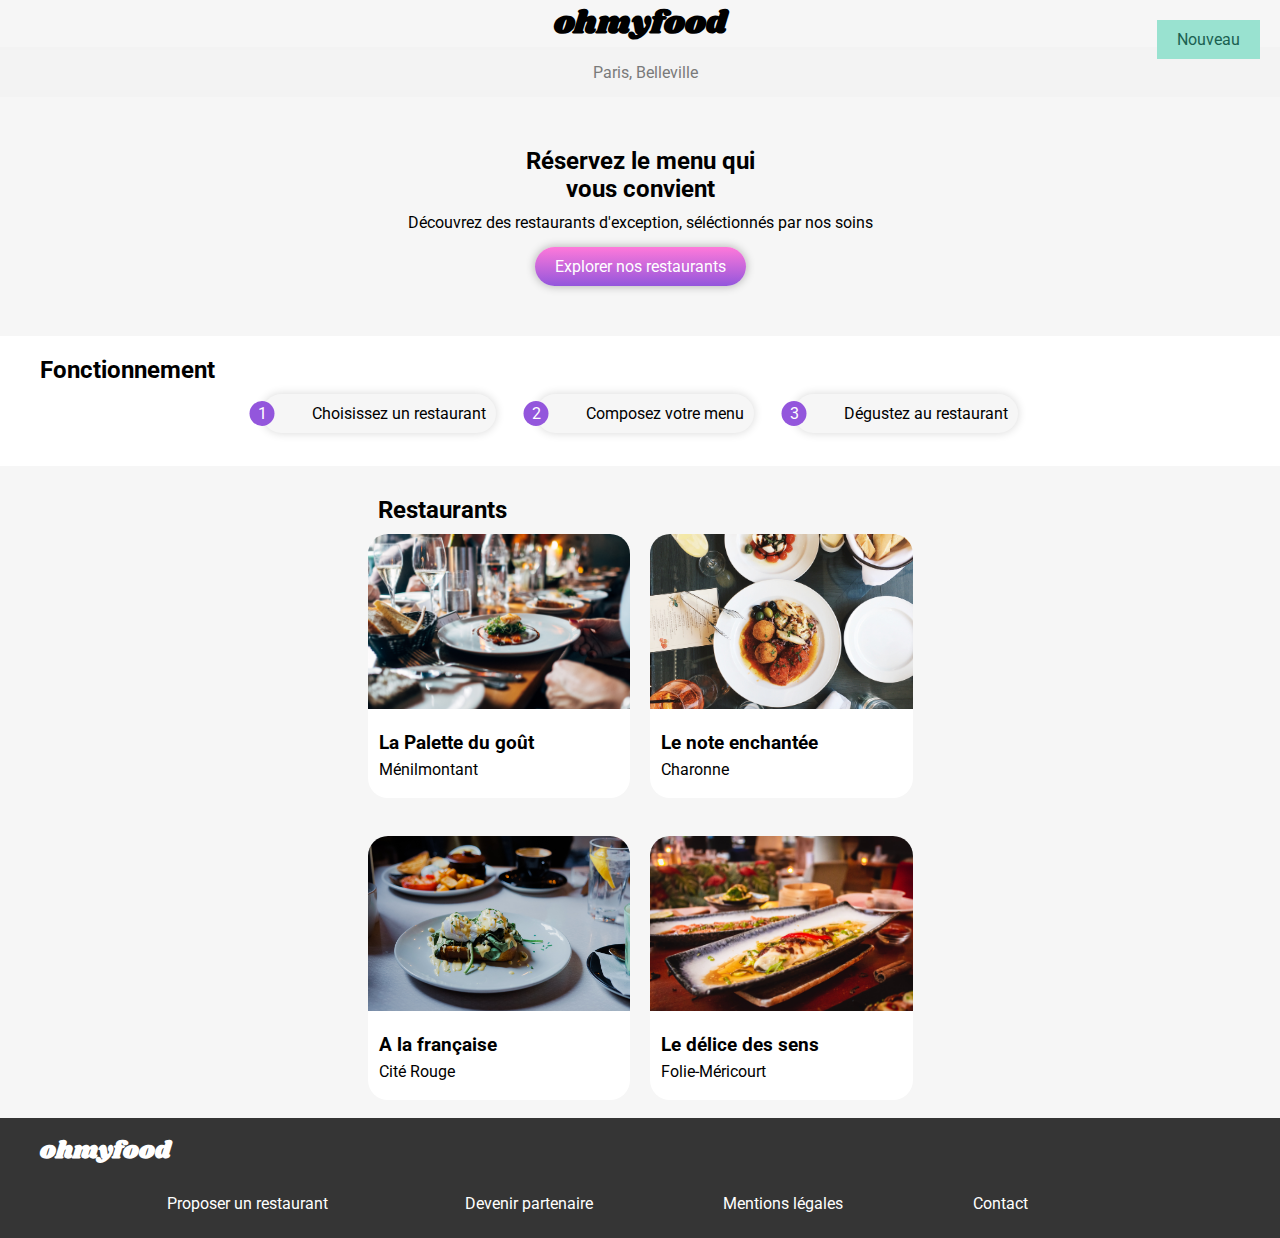
==== index.html @ de68a29f "first commit" ====
<!DOCTYPE html>
<html lang="en">
  <head>
    <meta charset="utf-8">
    <title>ohmyfood</title>
    <link rel="stylesheet" href="./public/css/style.css">
    <link rel="stylesheet" href="https://use.fontawesome.com/releases/v5.15.4/css/all.css" integrity="sha384-DyZ88mC6Up2uqS4h/KRgHuoeGwBcD4Ng9SiP4dIRy0EXTlnuz47vAwmeGwVChigm" crossorigin="anonymous">
    <link rel="stylesheet" href="https://fonts.googleapis.com/css?family=Shrikhand">
    <link rel="stylesheet" href="https://fonts.googleapis.com/css?family=Roboto">
  </head>
  <body>

  <!-- Loading spinner -->
  <div class="spinner">
    <div class="spinner__border">
      <div class="spinner__center"></div>
    </div>
  </div>
  
  <!--Header part-->
    <header>
      <div class="header__logo">
        <a href="index.html"><h1 class="header__logo">ohmyfood</h1></a>
      </div>
    </header>
  <!--end Header part-->

  <!--main-->
    <main class="main">

    <!--main localisation-->
      <section class="localisation">
        <!--map pin-->
        <div class="localisation__pin">
          <i class="fas fa-map-marker-alt"></i>
        </div>
        <!--localisation-->
        <div class="localisation__city">
          <p>Paris, Belleville</p>
        </div>
      </section>
    <!--end main localisation-->
    <!--presentation-->
      <section class="presentation">
        <div class="presentation__container">
          <div class="presentation__title">
            <h2>Réservez le menu qui vous convient</h2>
          </div>
          <div class="presentation__text">
            <p>Découvrez des restaurants d'exception, séléctionnés par nos soins</p>
          </div>
          <div class="presentation__button">
            Explorer nos restaurants
          </div>
        </div>
      </section>
    <!--end presentation-->
    <!--fonctionnement steps-->
    <section class="fonctionnement">
      <div class="fonctionnement__container">
        <h2 class="fonctionnement__title">Fonctionnement</h2>
        <div class="fonctionnement__steps">
            <div class="fonctionnement__step">
                <div class="fonctionnement__number">1</div>
                <div class="fonctionnement__icon"><i class="fas fa-mobile-alt"></i></div>
                <p class="fonctionnement__text">Choisissez un restaurant </p>
            </div>
            <div class="fonctionnement__step">
                <div class="fonctionnement__number">2</div>
                <div class="fonctionnement__icon"><i class="fas fa-list-ul"></i></div>
                <p class="fonctionnement__text">Composez votre menu</p>
            </div>
            <div class="fonctionnement__step">
                <div class="fonctionnement__number">3</div>
                <div class="fonctionnement__icon"><i class="fas fa-store"></i></div>
                <p class="fonctionnement__text">Dégustez au restaurant</p>
            </div>
        </div>
      </div>
    </section>
    <!--end fonctionnement steps-->
    <!--restaurants section-->
           <!-- Restaurants -->
           <section class="restaurants">
            <div class="restaurants__title">
                <h2>Restaurants</h2>
            </div>
            <div class="restaurants__container">
                <a href="la-palette-du-gout.html">
                    <div class="restaurants__card">
                      <div class="restaurants__card-new"><p>Nouveau</p></div>
                         <div class="restaurants__card__image">
                            <img src="public/img/restaurants/restaurant1.jpg" alt="La Palette du goût">
                        </div>
                        <div class="restaurants__card__content">
                            <div class="restaurants_card__content__name">
                                <h3>La Palette du goût</h3>
                                <p>Ménilmontant</p>
                            </div>
                            <div class="heart">
                                <div class="heart__1">
                                    <i class="far fa-heart fa-2x"></i>
                                </div>
                                <div class="heart__2">
                                    <i class="fas fa-heart fa-2x"></i>
                                </div>
                            </div>
                        </div>
                    </div>
                </a>
                <a href="la-note-enchantee.html">
                    <div class="restaurants__card">
                      <div class="restaurants__card-new"><p>Nouveau</p></div>
                        <div class="restaurants__card__image">
                            <img src="public/img/restaurants/restaurant2.jpg" alt="La Palette du goût">
                        </div>
                        <div class="restaurants__card__content">
                            <div class="restaurants_card__content__name">
                                <h3>Le note enchantée</h3>
                                <p>Charonne</p>
                            </div>
                            <div class="heart">
                                <div class="heart__1">
                                    <i class="far fa-heart fa-2x"></i>
                                </div>
                                <div class="heart__2">
                                    <i class="fas fa-heart fa-2x"></i>
                                </div>
                            </div>
                        </div>
                    </div>
                </a>
                <a href="a-la-francaise.html">
                    <div class="restaurants__card">
                        <div class="restaurants__card__image">
                            <img src="public/img/restaurants/restaurant3.jpg"
                                alt="La Palette du goût">
                        </div>
                        <div class="restaurants__card__content">
                            <div class="restaurants_card__content__name">
                                <h3>A la française</h3>
                                <p>Cité Rouge</p>
                            </div>
                            <div class="heart">
                                <div class="heart__1">
                                    <i class="far fa-heart fa-2x"></i>
                                </div>
                                <div class="heart__2">
                                    <i class="fas fa-heart fa-2x"></i>
                                </div>
                            </div>
                        </div>
                    </div>
                </a>
                <a href="le-delice-des-sens.html">
                    <div class="restaurants__card">
                        <div class="restaurants__card__image">
                            <img src="public/img/restaurants/restaurant4.jpg"
                                alt="La Palette du goût">
                        </div>
                        <div class="restaurants__card__content">
                            <div class="restaurants_card__content__name">
                                <h3>Le délice des sens</h3>
                                <p>Folie-Méricourt</p>
                            </div>
                            <div class="heart">
                                <div class="heart__1">
                                    <i class="far fa-heart fa-2x"></i>
                                </div>
                                <div class="heart__2">
                                    <i class="fas fa-heart fa-2x"></i>
                                </div>
                            </div>
                        </div>
                    </div>
                </a>
            </div>
        </section>
           <!-- Footer -->
    <footer class="footer">
      <div class="footer__bloc">
        <div class="logo"><a href="index.html"><h1>ohmyfood</h1></a></div>
          <div class="footer__bloc-links">
            <div class="footer__bloc-link">
              <i class="fas fa-utensils"></i>
              <h3 class="footer__bloc-link__title">Proposer un restaurant</h3>
            </div>
            <div class="footer__bloc-link">
              <i class="fas fa-hands-helping"></i>
              <h3 class="footer__bloc-link__title">Devenir partenaire</h3>
            </div>
            <div class="footer__bloc-link">
              <h3 class="footer__bloc-link__title">Mentions légales</h3>
            </div>
            <div class="footer__bloc-link">
              <h3 class="footer__bloc-link__title"><a href="mailto:contact@ohmyfood.com">Contact</a></h3>
            </div>
          </div>
        </div>
      </footer>
    </main>
  </body>
</html>
---- public/css/style.css ----
@charset "UTF-8";
* {
  margin: 0;
}
* body {
  background: #f6f6f6;
  width: 100%;
}
* body a {
  text-decoration: none;
  color: white;
  cursor: pointer;
}

* {
  font-family: "Roboto", sans-serif;
}
* h1 {
  font-family: Shrikhand;
}

@keyframes heart__full__opacity {
  0% {
    opacity: 0;
  }
  50% {
    opacity: 0.5;
    background-image: linear-gradient(100deg, #9356DC, #FF79DA);
    -webkit-background-clip: text;
    -webkit-text-fill-color: transparent;
  }
  100% {
    opacity: 1;
    background-image: linear-gradient(100deg, #9356DC, #FF79DA);
    -webkit-background-clip: text;
    -webkit-text-fill-color: transparent;
  }
}
@keyframes heart__empty__opacity1 {
  0% {
    opacity: 1;
  }
  50% {
    opacity: 0;
  }
  100% {
    opacity: 0;
  }
}
@keyframes fadein {
  0% {
    opacity: 0;
  }
  100% {
    opacity: 1;
  }
}
.footer {
  display: flex;
  justify-content: center;
  align-items: center;
  flex-direction: column;
  width: 100%;
  background-color: #353535;
}
.footer__bloc {
  display: inline;
  padding: 0 40px;
  width: 100%;
  max-width: 1200px;
}
.footer__bloc .logo {
  font-family: "Shrikhand", cursive;
  font-size: 12px;
  padding: 15px 0;
  height: 20px;
  margin-bottom: 20px;
  color: white;
}
.footer__bloc-links {
  display: inline-flex;
  flex-direction: row;
  width: auto;
  width: 100%;
}
@media (max-width: 700px) {
  .footer__bloc-links {
    flex-direction: column;
  }
}
.footer__bloc-link {
  display: inline-flex;
  align-items: center;
  flex-direction: row;
  text-align: center;
  color: white;
  height: 30px;
  margin-left: 10%;
  margin-right: 10px;
  padding-bottom: 20px;
  cursor: pointer;
}
.footer__bloc-link:hover .footer__bloc-link__title {
  text-decoration: underline;
}
.footer__bloc-link i {
  margin-right: 7px;
}
.footer__bloc-link__title {
  font-size: 16px;
  font-weight: 400;
}
.footer__bloc-link a {
  color: white;
}

.header {
  box-shadow: 0px 5px 6px 0px rgba(0, 0, 0, 0.2);
  position: relative;
  height: 80px;
  width: 100%;
}
.header__logo {
  font-family: "Shrikhand", cursive;
  margin: 0;
  color: black;
  display: flex;
  justify-content: center;
  align-items: center;
}
.header__logo .fa-arrow-left:before {
  position: absolute;
  left: 20px;
  height: 2rem;
  width: 2rem;
  top: 22px;
  display: flex;
  align-items: center;
  justify-content: center;
  font-size: 1.2rem;
  color: #000;
}

.spinner {
  height: 100%;
  background: white;
  margin: auto;
  position: fixed;
  top: 0;
  left: 0;
  right: 0;
  bottom: 0;
  z-index: 20;
  animation: spinner 2s linear;
  visibility: hidden;
}
.spinner__border {
  display: flex;
  justify-content: center;
  align-items: center;
  border: 10px solid transparent;
  border-top: 10px solid #9356DC;
  border-bottom: 10px solid #FF79DA;
  border-radius: 50%;
  width: 100px;
  height: 100px;
  margin: auto;
  position: fixed;
  top: 0;
  left: 0;
  right: 0;
  bottom: 0;
  animation: spinner-border 2s linear;
  z-index: 10;
  visibility: hidden;
}
.spinner__center {
  width: 15px;
  height: 15px;
  border-radius: 50%;
  background-color: #99E2D0;
}

@keyframes spinner {
  0% {
    visibility: visible;
    opacity: 0.9;
  }
  70% {
    opacity: 0.9;
  }
  100% {
    opacity: 0;
    visibility: hidden;
  }
}
@keyframes spinner-border {
  0% {
    visibility: visible;
    opacity: 1;
  }
  70% {
    opacity: 1;
  }
  100% {
    transform: rotate(360deg);
    opacity: 0;
    visibility: hidden;
  }
}
.main {
  margin: 0;
  padding: 0;
  display: flex;
  justify-content: center;
  align-items: center;
  flex-direction: column;
  width: 100%;
  /*Restaurants*/
}
.main .localisation {
  display: flex;
  justify-content: center;
  align-items: center;
  background: #f3f3f3;
  width: 100%;
  color: #7a7a7a;
  height: 50px;
}
.main .localisation__pin {
  margin-right: 10px;
}
.main .presentation {
  width: 100%;
}
.main .presentation__container {
  display: flex;
  justify-content: center;
  align-items: center;
  width: 100%;
  padding: 0 20px;
  flex-direction: column;
  padding: 50px 0;
}
.main .presentation__title {
  text-align: center;
  max-width: 250px;
  margin: 0;
}
.main .presentation__text {
  text-align: center;
  padding-top: 10px;
}
.main .presentation__button {
  margin-top: 15px;
  background: linear-gradient(180deg, #ff79da 0%, #9356dc 100%);
  padding: 10px 20px;
  border-radius: 45px;
  box-shadow: 0px 0px 10px 0px rgba(0, 0, 0, 0.3);
  color: white;
  cursor: pointer;
}
.main .presentation__button:hover {
  opacity: 0.8;
  cursor: pointer;
  transition: 0.3s;
  box-shadow: 0px 0px 10px 0px rgba(0, 0, 0, 0.6);
}
.main .fonctionnement {
  width: 100%;
  display: flex;
  justify-content: center;
  background-color: white;
  height: 130px;
  margin-bottom: 20px;
}
@media (max-width: 700px) {
  .main .fonctionnement {
    height: 250px;
  }
}
.main .fonctionnement__container {
  width: 95%;
  max-width: 1200px;
  padding: 0;
  display: flex;
  flex-direction: column;
}
.main .fonctionnement__title {
  padding-top: 20px;
  margin: 0;
}
.main .fonctionnement__step {
  display: flex;
  align-items: center;
  background: #f6f6f6;
  height: auto;
  width: auto;
  margin: 10px 20px;
  border-radius: 20px;
  position: relative;
  box-shadow: 0px 0px 10px 0px rgba(0, 0, 0, 0.16);
  padding: 10px;
}
.main .fonctionnement__step:hover {
  opacity: 0.8;
  cursor: pointer;
  transition: 0.3s;
  box-shadow: 0px 0px 10px 0px rgba(0, 0, 0, 0.6);
  background: white;
}
.main .fonctionnement__number {
  background-color: #9356DC;
  color: white;
  position: absolute;
  padding: 3px 8px 3px 8px;
  border-radius: 500px;
  transform: translateX(-90%);
}
.main .fonctionnement__icon {
  color: #7E7E7E;
  margin: 0 20px;
}
.main .fonctionnement__steps {
  display: flex;
  justify-content: center;
  flex-direction: row;
}
@media (max-width: 700px) {
  .main .fonctionnement__steps {
    flex-direction: column;
  }
}
.main .restaurants {
  background-color: #f6f6f6;
}
.main .restaurants__container {
  display: flex;
  flex-direction: row;
  justify-content: center;
  display: grid;
  grid-template-columns: repeat(2, 1fr);
  grid-template-rows: repeat(2, 1fr);
  grid-column-gap: 20px;
  grid-row-gap: 20px;
}
@media (max-width: 700px) {
  .main .restaurants__container {
    grid-template-columns: repeat(1, 1fr);
  }
}
.main .restaurants__title {
  padding: 10px;
}
.main .restaurants__card {
  border-radius: 20px;
  background-color: white;
  margin-bottom: 18px;
  color: black;
}
.main .restaurants__card:hover {
  transition: 0.5s;
  transform: scale(1.02);
  box-shadow: 0px 0px 10px 2px #9356DC;
}
.main .restaurants__card-new {
  display: flex;
  justify-content: center;
  align-items: center;
  position: absolute;
  background: #99e2d0;
  top: 20px;
  right: 20px;
}
.main .restaurants__card-new p {
  color: #1b6150;
  padding: 10px 20px;
  margin: 0;
}
.main .restaurants__card img {
  width: 100%;
  max-height: 175px;
  border-radius: 20px 20px 0 0;
  object-fit: cover;
}
.main .restaurants__card .restaurants__card__content {
  padding: 19px 11px;
  position: relative;
  display: flex;
}
.main .restaurants__card .restaurants__card__content h3 {
  margin-bottom: 6px;
}
.main .restaurants__card .restaurants__card__content .restaurants_card__content__name {
  position: relative;
}
.main .restaurants__card .restaurants__card__content .heart {
  position: absolute;
  right: 20px;
  top: 1;
}
.main .restaurants__card .restaurants__card__content .heart__1 {
  position: relative;
}
.main .restaurants__card .restaurants__card__content .heart__1:hover {
  animation: heart__empty__opacity1 1s;
}
.main .restaurants__card .restaurants__card__content .heart__2 {
  position: absolute;
  top: 0px;
  opacity: 0;
  color: #FFF;
}
.main .restaurants__card .restaurants__card__content .heart__2:hover {
  animation: heart__full__opacity 1s forwards;
}

/*Bannière*/
.photo__restaurant img {
  width: 100%;
  max-height: 250px;
  object-fit: cover;
}

/*Carte restaurant*/
.card__title {
  font-family: "Shrikhand", cursive;
  max-width: 322px;
}

.fa-heart:before {
  margin-left: 20px;
}

.heart {
  position: absolute;
  top: 25px;
  right: 20px;
}
.heart__1 {
  position: relative;
}
.heart__1:hover {
  animation: heart__empty__opacity1 1s;
}
.heart__2 {
  position: absolute;
  top: 0px;
  opacity: 0;
  color: #FFF;
}
.heart__2:hover {
  animation: heart__full__opacity 1s forwards;
}

@media screen and (min-width: 1024px) {
  .card__global {
    display: flex;
    flex-wrap: wrap;
    justify-content: space-between;
  }
}

.card {
  background-color: #F6F6F6;
  padding: 36px 21px;
  margin-top: -27px;
  border-top-left-radius: 30px;
  border-top-right-radius: 30px;
  position: relative;
  z-index: 1;
}
.card .far {
  align-self: flex-end;
}
.card h2 {
  margin-bottom: 35px;
}

.entrees {
  margin-bottom: 27px;
}
.entrees h2::after {
  content: "";
  display: block;
  width: 43px;
  height: 3px;
  background: #99E2D0;
}

.card__global__entrees {
  animation: fadein 2s;
}
@media screen and (min-width: 1140px) {
  .card__global__entrees {
    margin-right: 10px;
  }
}

.card__global__plats {
  animation: fadein 4s;
}
@media screen and (min-width: 1142px) {
  .card__global__plats {
    margin-right: 10px;
  }
}

.card__global__desserts {
  animation: fadein 6s;
}

.card__global__entrees h2,
.card__global__plats h2,
.card__global__desserts h2 {
  font-weight: normal;
  font-size: 20px;
}

.card__global__contenu {
  background-color: #FFF;
  max-width: 350px;
  height: 70px;
  box-shadow: 0.25rem 0.25rem 1rem rgba(0, 0, 0, 0.1);
  padding: 0 0 0 16px;
  border-radius: 0.75rem;
  margin: 1rem 0;
  display: flex;
  justify-content: space-between;
  overflow: hidden;
}
@media screen and (min-width: 400px) and (max-width: 1024px) {
  .card__global__contenu {
    max-width: none;
  }
}
.card__global__contenu__dish {
  width: 350px;
  padding: 14px 0;
  border-radius: 0.75rem;
  display: flex;
  justify-content: space-between;
}
.card__global__contenu__dish h3 {
  font-size: 16px;
}
.card__global__contenu__dish h4 {
  font-size: 16px;
}
@media screen and (min-width: 320px) and (max-width: 425px) {
  .card__global__contenu__dish h3 {
    text-overflow: ellipsis;
    white-space: nowrap;
    overflow: hidden;
  }
  .card__global__contenu__dish h4 {
    text-overflow: ellipsis;
    white-space: nowrap;
    overflow: hidden;
  }
}
.card__global__contenu:hover .card__global__contenu__dish__confirmation {
  margin-right: 0px;
  min-width: 4rem;
  transition: margin-right 0.5s;
}
.card__global__contenu:hover .header_menu {
  white-space: nowrap;
  text-overflow: ellipsis;
}
.card__global__contenu:hover .header_menu h3 {
  text-overflow: ellipsis;
  white-space: nowrap;
  overflow: hidden;
}
.card__global__contenu:hover .header_menu h4 {
  text-overflow: ellipsis;
  white-space: nowrap;
  overflow: hidden;
}
@media screen and (max-width: 405px) {
  .card__global__contenu:hover .header_menu {
    max-width: 130px;
  }
}
.card__global__contenu:hover .circle {
  transform: rotate(360deg);
}

.card__global__contenu__dish__confirmation {
  background-color: #99E2D0;
  min-width: 4rem;
  display: flex;
  align-items: center;
  justify-content: center;
  margin-right: -64px;
}

.circle {
  width: 1.6rem;
  height: 1.6rem;
  border-radius: 100px;
  background: #FFF;
  color: #99E2D0;
  display: flex;
  align-items: center;
  align-self: center;
  align-content: center;
  transition: transform 0.5s;
}
.circle .fas {
  margin-left: 4px;
}

.center {
  text-align: center;
}

.card__price {
  display: flex;
  justify-content: flex-end;
  align-items: flex-end;
  align-self: flex-end;
  font-weight: bold;
  margin-right: 20px;
  width: 25%;
}

.header_menu {
  width: 230px;
  display: flex;
  flex-direction: column;
  justify-content: space-between;
  text-overflow: ellipsis;
}
.header_menu h3 {
  text-overflow: ellipsis;
  white-space: nowrap;
}
.header_menu h4 {
  font-weight: normal;
  text-overflow: ellipsis;
  white-space: nowrap;
}

/*Bouton Commander*/
.bouton__commander {
  padding: 30px 0 80px 0;
  text-align: center;
  background-color: #F6F6F6;
}
.bouton__commander--pink {
  background: linear-gradient(180deg, #ff79da 0%, #9356dc 100%);
  padding: 10px 20px;
  border-radius: 45px;
  box-shadow: 0px 0px 10px 0px rgba(0, 0, 0, 0.3);
  color: white;
  cursor: pointer;
}
.bouton__commander--pink:hover {
  opacity: 0.8;
  cursor: pointer;
  transition: 0.3s;
  box-shadow: 0px 0px 10px 0px rgba(0, 0, 0, 0.6);
}

/*# sourceMappingURL=style.css.map */
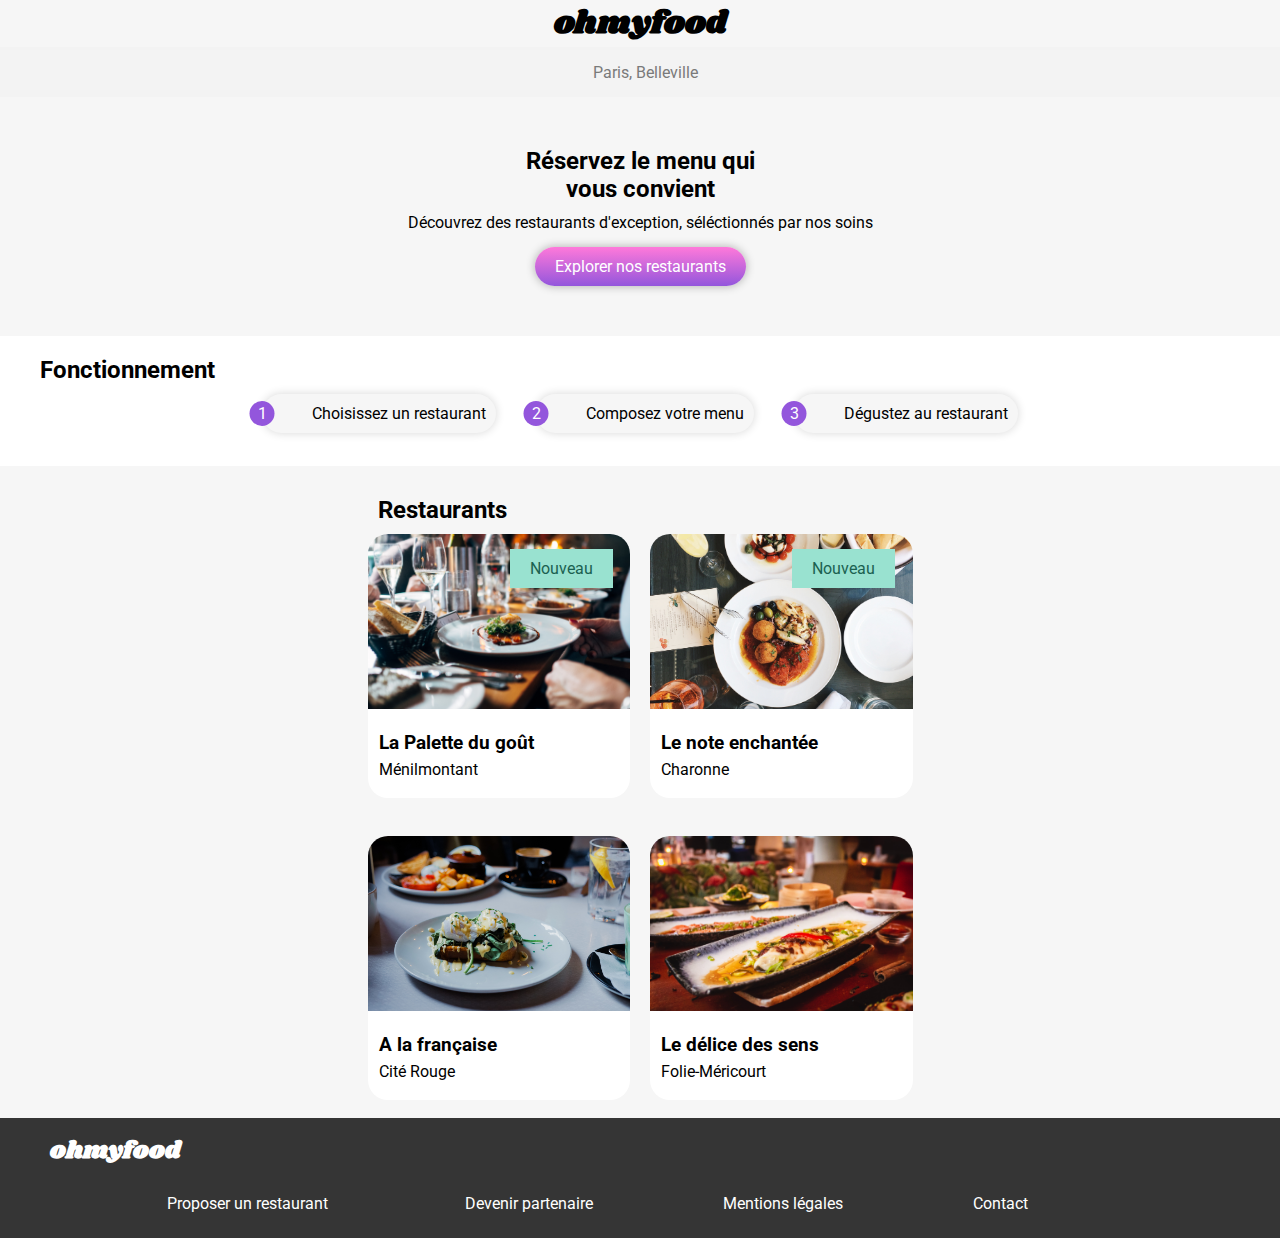
==== commit 031fe7dd: "last version" ====
--- a/index.html
+++ b/index.html
@@ -3,7 +3,7 @@
   <head>
     <meta charset="utf-8">
     <title>ohmyfood</title>
-    <link rel="stylesheet" href="./public/css/style.css">
+    <link rel="stylesheet" href="public/css/style.css">
     <link rel="stylesheet" href="https://use.fontawesome.com/releases/v5.15.4/css/all.css" integrity="sha384-DyZ88mC6Up2uqS4h/KRgHuoeGwBcD4Ng9SiP4dIRy0EXTlnuz47vAwmeGwVChigm" crossorigin="anonymous">
     <link rel="stylesheet" href="https://fonts.googleapis.com/css?family=Shrikhand">
     <link rel="stylesheet" href="https://fonts.googleapis.com/css?family=Roboto">
@@ -86,7 +86,7 @@
                 <h2>Restaurants</h2>
             </div>
             <div class="restaurants__container">
-                <a href="la-palette-du-gout.html">
+                <a href="public/html/La-Palette-du-gout.html">
                     <div class="restaurants__card">
                       <div class="restaurants__card-new"><p>Nouveau</p></div>
                          <div class="restaurants__card__image">
@@ -108,7 +108,7 @@
                         </div>
                     </div>
                 </a>
-                <a href="la-note-enchantee.html">
+                <a href="public/html/La-note-enchantee.html">
                     <div class="restaurants__card">
                       <div class="restaurants__card-new"><p>Nouveau</p></div>
                         <div class="restaurants__card__image">
@@ -130,7 +130,7 @@
                         </div>
                     </div>
                 </a>
-                <a href="a-la-francaise.html">
+                <a href="public/html/a-la-francaise.html">
                     <div class="restaurants__card">
                         <div class="restaurants__card__image">
                             <img src="public/img/restaurants/restaurant3.jpg"
@@ -152,7 +152,7 @@
                         </div>
                     </div>
                 </a>
-                <a href="le-delice-des-sens.html">
+                <a href="public/html/Le-delice-des-sens.html">
                     <div class="restaurants__card">
                         <div class="restaurants__card__image">
                             <img src="public/img/restaurants/restaurant4.jpg"
--- a/public/css/style.css
+++ b/public/css/style.css
@@ -55,6 +55,33 @@
     opacity: 1;
   }
 }
+@keyframes spinner {
+  0% {
+    visibility: visible;
+    opacity: 0.9;
+  }
+  70% {
+    opacity: 0.9;
+  }
+  100% {
+    opacity: 0;
+    visibility: hidden;
+  }
+}
+@keyframes spinner-border {
+  0% {
+    visibility: visible;
+    opacity: 1;
+  }
+  70% {
+    opacity: 1;
+  }
+  100% {
+    transform: rotate(360deg);
+    opacity: 0;
+    visibility: hidden;
+  }
+}
 .footer {
   display: flex;
   justify-content: center;
@@ -74,6 +101,7 @@
   font-size: 12px;
   padding: 15px 0;
   height: 20px;
+  margin-left: 10px;
   margin-bottom: 20px;
   color: white;
 }
@@ -181,33 +209,6 @@
   background-color: #99E2D0;
 }
 
-@keyframes spinner {
-  0% {
-    visibility: visible;
-    opacity: 0.9;
-  }
-  70% {
-    opacity: 0.9;
-  }
-  100% {
-    opacity: 0;
-    visibility: hidden;
-  }
-}
-@keyframes spinner-border {
-  0% {
-    visibility: visible;
-    opacity: 1;
-  }
-  70% {
-    opacity: 1;
-  }
-  100% {
-    transform: rotate(360deg);
-    opacity: 0;
-    visibility: hidden;
-  }
-}
 .main {
   margin: 0;
   padding: 0;
@@ -358,19 +359,14 @@
   margin-bottom: 18px;
   color: black;
 }
-.main .restaurants__card:hover {
-  transition: 0.5s;
-  transform: scale(1.02);
-  box-shadow: 0px 0px 10px 2px #9356DC;
-}
 .main .restaurants__card-new {
   display: flex;
   justify-content: center;
   align-items: center;
   position: absolute;
   background: #99e2d0;
-  top: 20px;
-  right: 20px;
+  margin-top: 15px;
+  margin-left: 142px;
 }
 .main .restaurants__card-new p {
   color: #1b6150;
